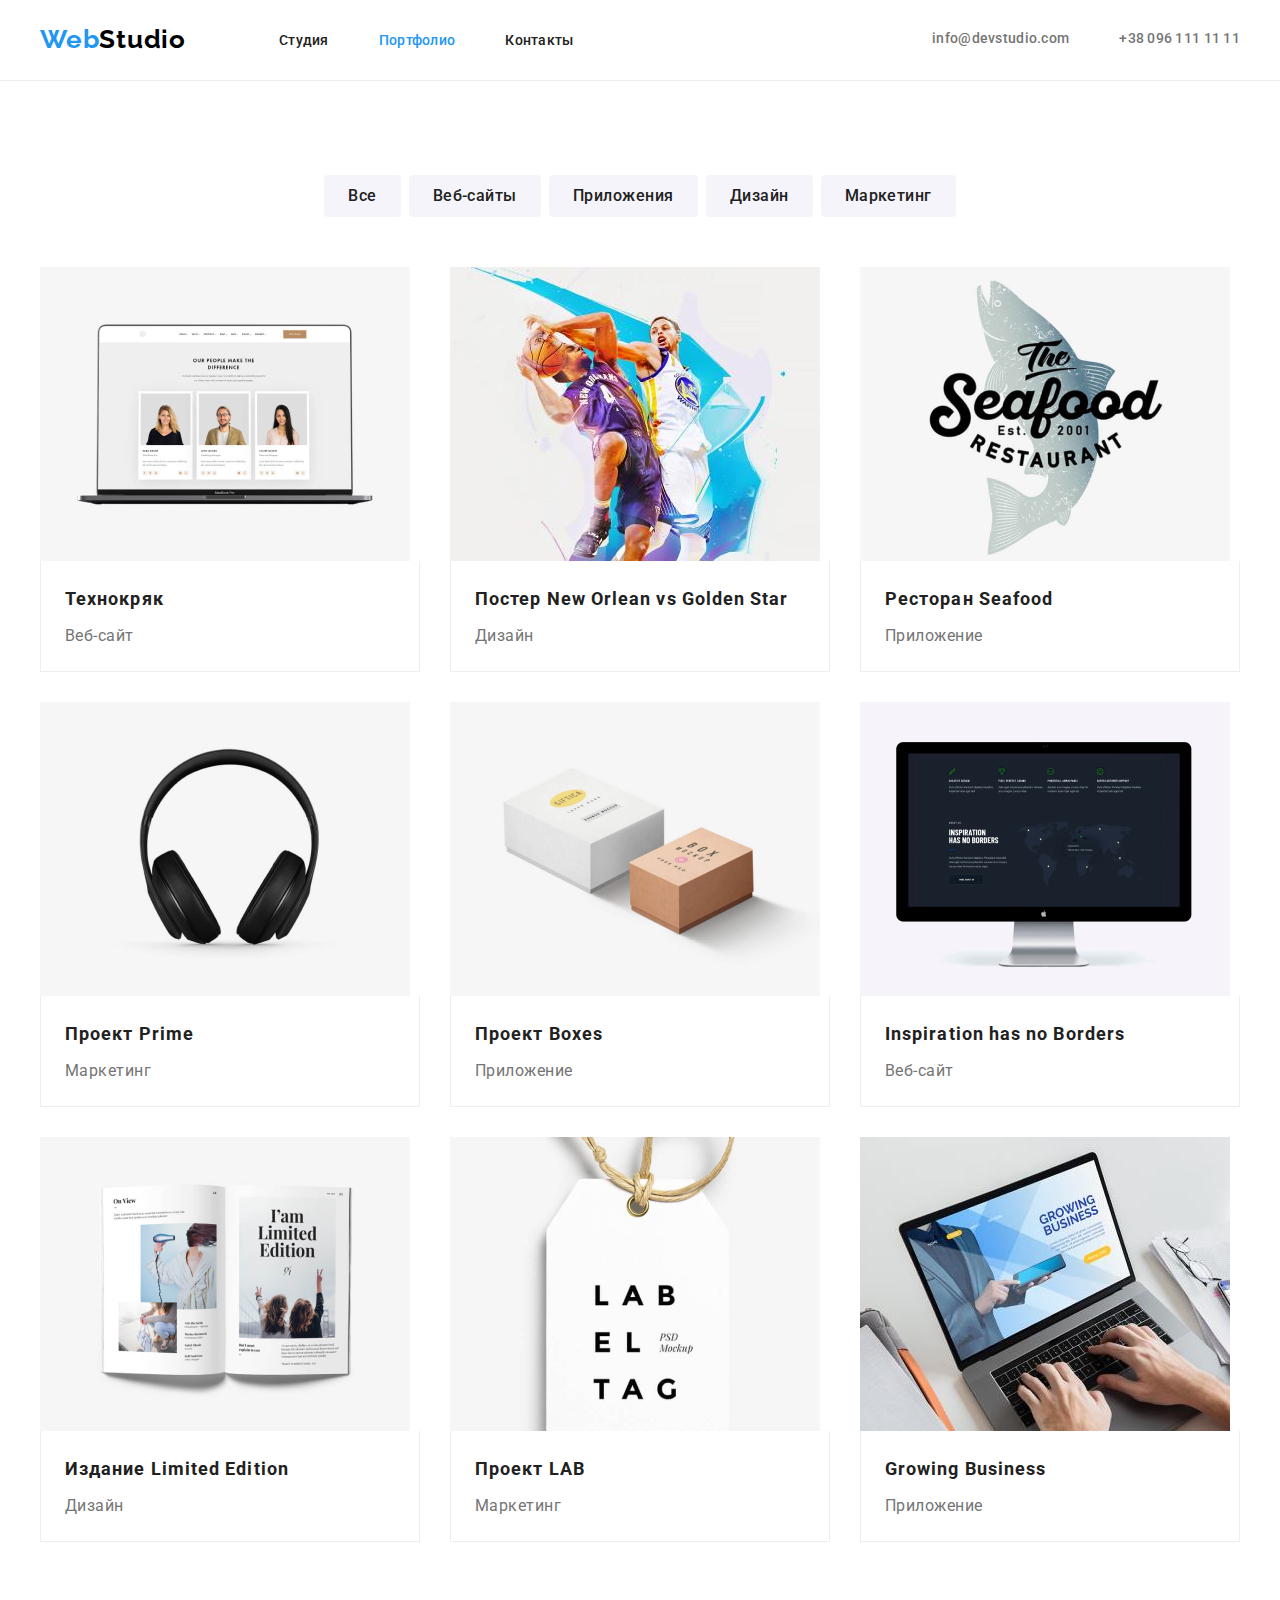
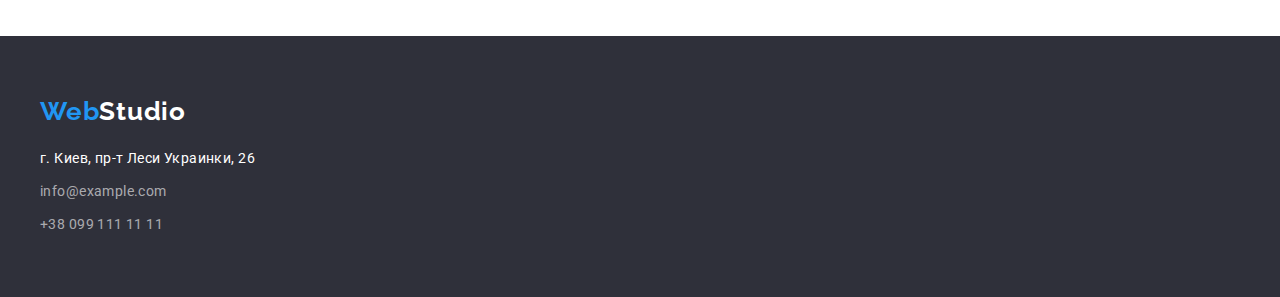
==== portfolio.html @ 591dcec9 "start" ====
<!DOCTYPE html>
<html lang="ru">
  <head>
    <meta charset="UTF-8" />
    <meta http-equiv="X-UA-Compatible" content="IE=edge" />
    <meta
      name="viewport"
      content="width=device-width, initial-scale=1.0"
    />
    <title>ДЗ-2: Вебстудия</title>
    <link
      href="https://fonts.googleapis.com/css2?family=Raleway:wght@700&family=Roboto:wght@400;500;700;900&display=swap"
      rel="stylesheet"
    />
    <link
      rel="stylesheet"
      href="https://cdnjs.cloudflare.com/ajax/libs/modern-normalize/1.1.0/modern-normalize.min.css"
      integrity="sha512-wpPYUAdjBVSE4KJnH1VR1HeZfpl1ub8YT/NKx4PuQ5NmX2tKuGu6U/JRp5y+Y8XG2tV+wKQpNHVUX03MfMFn9Q=="
      crossorigin="anonymous"
      referrerpolicy="no-referrer"
    />
    <link rel="stylesheet" href="./styles/styles.css" />
  </head>
  <body>
    <header class="header">
      <div class="container">
        <nav class="header-nav">
          <a href="./index.html" class="logo link"
            ><span class="logo-accent">Web</span>Studio</a
          >
          <ul class="header-nav-list list">
            <li class="header-nav-item">
              <a
                href="./index.html"
                class="header-link link"
                >Студия</a
              >
            </li>
            <li class="header-nav-item">
              <a
                href="./portfolio.html"
                class="header-link current-page link"
                >Портфолио</a
              >
            </li>
            <li class="header-nav-item">
              <a href="" class="header-link link"
                >Контакты</a
              >
            </li>
          </ul>
        </nav>
        <ul class="header-contacts list">
          <li class="header-contacts-item">
            <a
              href="mailto:info@devstudio.com"
              class="contacts-link link"
              >info@devstudio.com</a
            >
          </li>
          <li class="header-contacts-item">
            <a
              href="tel:+380961111111"
              class="contacts-link link"
              >+38 096 111 11 11</a
            >
          </li>
        </ul>
      </div>
    </header>
    <main>
      <section class="gallery-section section">
        <div class="container">
          <h1 class="portfolio-header hidden">
            Наше портфолио
          </h1>
          <ul class="filter list">
            <li class="filter-btn-item">
              <button type="button" class="filter-btn">
                Все
              </button>
            </li>
            <li class="filter-btn-item">
              <button type="button" class="filter-btn">
                Веб-сайты
              </button>
            </li>
            <li class="filter-btn-item">
              <button type="button" class="filter-btn">
                Приложения
              </button>
            </li>
            <li class="filter-btn-item">
              <button type="button" class="filter-btn">
                Дизайн
              </button>
            </li>
            <li class="filter-btn-item">
              <button type="button" class="filter-btn">
                Маркетинг
              </button>
            </li>
          </ul>
          <ul class="gallery-list list">
            <li class="gallery-item">
              <a href="" class="gallery-img link">
                <img
                  src="./images/portfolio/portfolio-crack.jpg"
                  alt="Ноут с проектом"
                />
                <div class="gallery-text">
                  <h2 class="card-name">Технокряк</h2>
                  <p class="card-filter">Веб-сайт</p>
                </div>
              </a>
            </li>
            <li class="gallery-item">
              <a href="" class="gallery-img link">
                <img
                  src="./images/portfolio/portfolio-basket.jpg"
                  alt="Постер New Orlean vs Golden Star"
                />
                <div class="gallery-text">
                  <h2 class="card-name">
                    Постер New Orlean vs Golden Star
                  </h2>
                  <p class="card-filter">Дизайн</p>
                </div>
              </a>
            </li>
            <li class="gallery-item">
              <a href="" class="gallery-img link">
                <img
                  src="./images/portfolio/portfolio-seafood.jpg"
                  alt="лого ресторана с лососем"
                />
                <div class="gallery-text">
                  <h2 class="card-name">
                    Ресторан Seafood
                  </h2>
                  <p class="card-filter">Приложение</p>
                </div>
              </a>
            </li>
            <li class="gallery-item">
              <a href="" class="gallery-img link">
                <img
                  src="./images/portfolio/portfolio-headphones.jpg"
                  alt="большие наушники"
                />
                <div class="gallery-text">
                  <h2 class="card-name">Проект Prime</h2>
                  <p class="card-filter">Маркетинг</p>
                </div>
              </a>
            </li>
            <li class="gallery-item">
              <a href="" class="gallery-img link">
                <img
                  src="./images/portfolio/portfolio-boxes.jpg"
                  alt="стильные коробки"
                />
                <div class="gallery-text">
                  <h2 class="card-name">Проект Boxes</h2>
                  <p class="card-filter">Приложение</p>
                </div>
              </a>
            </li>
            <li class="gallery-item">
              <a href="" class="gallery-img link">
                <img
                  src="./images/portfolio/portfolio-inspiration.jpg"
                  alt="монитор с картой мира"
                />
                <div class="gallery-text">
                  <h2 class="card-name">
                    Inspiration has no Borders
                  </h2>
                  <p class="card-filter">Веб-сайт</p>
                </div>
              </a>
            </li>
            <li class="gallery-item">
              <a href="" class="gallery-img link">
                <img
                  src="./images/portfolio/portfolio-limedit.jpg"
                  alt="книжка limited edition"
                />
                <div class="gallery-text">
                  <h2 class="card-name">
                    Издание Limited Edition
                  </h2>
                  <p class="card-filter">Дизайн</p>
                </div>
              </a>
            </li>
            <li class="gallery-item">
              <a href="" class="gallery-img link">
                <img
                  src="./images/portfolio/portfolio-tag.jpg"
                  alt="огромная бирка"
                />
                <div class="gallery-text">
                  <h2 class="card-name">Проект LAB</h2>
                  <p class="card-filter">Маркетинг</p>
                </div>
              </a>
            </li>
            <li class="gallery-item">
              <a href="" class="gallery-img link">
                <img
                  src="./images/portfolio/portfolio-grow.jpg"
                  alt="рабочий ноутбук"
                />
                <div class="gallery-text">
                  <h2 class="card-name">
                    Growing Business
                  </h2>
                  <p class="card-filter">Приложение</p>
                </div>
              </a>
            </li>
          </ul>
        </div>
      </section>
    </main>
    <footer class="footer">
      <div class="container">
        <a href="./index.html" class="logo logo-alt link"
          ><span class="logo-accent">Web</span>Studio</a
        >
        <address class="footer-address">
          <ul class="list">
            <li class="address-street address-item">
              <a
                href="https://goo.gl/maps/F9pcSYnHc2C2oxdA9"
                target="_blank"
                class="footer-link link"
                >г. Киев, пр-т Леси Украинки, 26</a
              >
            </li>
            <li class="address-item">
              <a
                href="mailto:info@example.com"
                class="footer-link link"
                >info@example.com</a
              >
            </li>
            <li class="address-item">
              <a
                href="tel:+380991111111"
                class="footer-link link"
                >+38 099 111 11 11</a
              >
            </li>
          </ul>
        </address>
      </div>
    </footer>
  </body>
</html>
---- styles/styles.css ----
:root {
  --text-color-main: #212121;
  --text-color-secondary: #757575;
  --text-colot-accent: #2196f3;
  --text-color-alt: #fff;
  --logo-color: #000;
  --bgc-color-main: #e5e5e5;
  --bgc-color-secondary: #f5f4fa;
  --btn-color-focus: #188ce8;
  --text-color-footer: #2f303a;
}

body {
  font-family: "Roboto", sans-serif;
  color: var(--text-color-secondary);
}

.list {
  list-style: none;
  margin: 0;
}

.link {
  text-decoration: none;
}

/* Hiding class, making content visible only to screen readers but not visually */
.hidden {
  clip: rect(0 0 0 0);
  clip-path: inset(50%);
  height: 1px;
  overflow: hidden;
  position: absolute;
  white-space: nowrap;
  width: 1px;
}

/* agent Styles reset */
body,
h1,
h2,
h3,
ul,
ol,
p {
  margin: 0;
  padding: 0;
}

/* універсальний контейнер для всіх блоків */
.container {
  width: 1200px;
  margin: 0 auto;
  padding-left: 15px;
  padding-right: 15px;
  /* outline: 1px solid tomato; */
}

.section {
  padding-bottom: 94px;
}
/* ========================HEADER====================== */
.header {
  background-color: var(--text-color-alt);
  padding-top: 24px;
  padding-bottom: 25px;
  border-bottom: 1px solid #ececec;
}

.header-nav {
  display: flex;
  align-items: center;
}

.header-nav-list {
  display: flex;
  align-items: center;
}

.header-nav-item:not(:last-child) {
  margin-right: 50px;
}

.logo {
  color: var(--logo-color);
  font-family: "Raleway", sans-serif;
  font-weight: 700;
  font-size: 26px;
  line-height: 1.19;
  letter-spacing: 0.03em;
  margin-right: 93px;
}
.logo-accent {
  color: var(--text-colot-accent);
}

.header-link,
.header-contacts {
  color: var(--text-color-main);
  font-weight: 500;
  font-size: 14px;
  line-height: 1.14;
  letter-spacing: 0.02em;
}

.header-contacts {
  display: flex;
  margin-left: auto;
  align-items: center;
}

.header-link:focus,
.contacts-link:focus,
.header-link:hover,
.contacts-link:hover {
  color: var(--text-colot-accent);
  cursor: pointer;
}

.current-page {
  color: var(--text-colot-accent);
}
.contacts-link {
  color: var(--text-color-secondary);
}

.header-contacts-item:not(:last-child) {
  margin-right: 50px;
}

.header .container {
  display: flex;
  align-items: center;
}

/* ========================FOOTER====================== */

.footer {
  background-color: var(--text-color-footer);
  padding-top: 60px;
  padding-bottom: 60px;
}

.logo-alt {
  display: inline-block;
  color: var(--text-color-alt);
  margin-bottom: 20px;
  margin-right: 0;
}

.address-street > .footer-link {
  color: var(--text-color-alt);
}

.footer-link {
  font-style: normal;
  font-size: 14px;
  line-height: 1.71;
  letter-spacing: 0.03em;
  color: rgba(255, 255, 255, 0.6);
}

.footer-link:hover,
.footer-link:focus {
  color: var(--text-colot-accent);
  cursor: pointer;
}

.address-item:not(:last-child) {
  margin-bottom: 9px;
}

/* ========================/// STUDIO ///====================== */

/* ========================MAIN====================== */

/* ========================HERO====================== */

.hero {
  background-color: #2f303a;
  text-align: center;
  padding-top: 202px;
  padding-bottom: 198px;
}
/* змінну кольору не ставлю, так як явно у Героя буде інший контент */

.hero-title {
  margin-right: auto;
  margin-left: auto;
  margin-bottom: 30px;
  max-width: 696px;

  color: var(--text-color-alt);
  font-weight: 900;
  font-size: 44px;
  line-height: 1.36;
  letter-spacing: 0.06em;
  text-transform: uppercase;
}

.hero-btn {
  margin-right: auto;
  margin-left: auto;
  min-width: 200px;
  min-height: 50px;

  font-weight: 700;
  color: var(--text-color-alt);
  background-color: var(--text-colot-accent);
  cursor: pointer;
  padding: 10px 32px;
  border-radius: 4px;
  box-shadow: 0px 4px 4px rgba(0, 0, 0, 0.15);
  border-color: var(--text-colot-accent);
}

.hero-btn:focus,
.hero-btn:hover {
  background-color: var(--btn-color-focus);
}

/* ========================PREFERENCES====================== */
.preferences {
  padding-top: 96px;
}

.preferences-list {
  display: flex;
}

.preferences-item:not(:last-child) {
  margin-right: 30px;
}

.preferences-header {
  min-width: 270px;
  min-height: 16px;

  color: var(--text-color-main);
  font-size: 14px;
  line-height: 1.14;
  letter-spacing: 0.03em;
  text-transform: uppercase;
  margin-bottom: 10px;
}
.preferences-text {
  min-width: 270px;
  min-height: 75px;

  font-size: 14px;
  line-height: 1.71;
  letter-spacing: 0.03em;
}

/* ========================На каких устройствах мы работаем====================== */

.whatdowedo-header,
.our-team-header {
  color: var(--text-color-main);
  font-size: 36px;
  line-height: 1.17;
  text-align: center;
  letter-spacing: 0.03em;
  margin-bottom: 50px;
}

.whatdowedo-list {
  display: flex;
}

.whatdowedo-item:not(last-child) {
  margin-right: 30px;
}

.whatdowedo-item > img {
  display: block;
}
/* ========================our-team====================== */

.our-team {
  background-color: var(--bgc-color-secondary);
  padding-top: 94px;
}

.our-team-list {
  display: flex;
}

.our-team-item:not(:last-child) {
  margin-right: 30px;
}

.our-team-item {
  background-color: var(--text-color-alt);
  max-width: 270px;
  border-radius: 0px 0px 4px 4px;
  box-shadow: 0px 1px 3px rgba(0, 0, 0, 0.12),
    0px 1px 1px rgba(0, 0, 0, 0.14),
    0px 2px 1px rgba(0, 0, 0, 0.2);
}

.our-team-item > img {
  display: block;
}

.our-team-name {
  color: var(--text-color-main);
  font-weight: 500;
  font-size: 16px;
  line-height: 1.19;
  text-align: center;
  letter-spacing: 0.03em;
  margin-bottom: 10px;
}

.our-team-position {
  font-size: 16px;
  line-height: 1.19;
  text-align: center;
  letter-spacing: 0.03em;
}

.team-name-info {
  padding-top: 30px;
  padding-bottom: 30px;
}

/* ========================/// PORTFOLIO ///====================== */
.gallery-section {
  padding-top: 94px;
}

/* ======================== fiter buttons ====================== */

.filter {
  display: flex;
  margin-bottom: 50px;
  justify-content: center;
}

.filter-btn {
  padding: 6px 22px;
  border-radius: 4px;
  border-color: transparent;

  color: var(--text-color-main);
  background-color: var(--bgc-color-secondary);
  font-family: inherit;
  font-weight: 500;
  font-size: 16px;
  line-height: 1.62;
  text-align: center;
  letter-spacing: 0.03em;
  cursor: pointer;
}

.filter-btn-item:not(:last-child) {
  margin-right: 8px;
}

.filter-btn:hover,
.filter-btn:focus {
  color: var(--text-color-alt);
  background-color: var(--text-colot-accent);
}

/* ======================== Gallery ====================== */

.gallery-list {
  display: flex;
  flex-wrap: wrap;
  /* margin: -15px; */
  margin-right: -30px;
  margin-bottom: -30px;
}

.gallery-item {
  flex-basis: calc(100% / 3 - 30px);
  /* margin: 15px; */
  margin-right: 30px;
  margin-bottom: 30px;
}

/* .gallery-item:not(:nth-child(3n)) {
  margin-right: 30px;
}

.gallery-item:not(:nth-last-child(-n + 3)) {
  margin-bottom: 30px;
} */

.gallery-img > img {
  display: block;
}

.gallery-text {
  padding: 20px 24px;
  border-left: 1px solid #eeeeee;
  border-right: 1px solid #eeeeee;
  border-bottom: 1px solid #eeeeee;
}

.card-name {
  margin-bottom: 4px;

  color: var(--text-color-main);
  font-size: 18px;
  line-height: 2;
  letter-spacing: 0.06em;
}

.card-filter {
  color: var(--text-color-secondary);
  font-size: 16px;
  line-height: 1.88;
  letter-spacing: 0.03em;
}
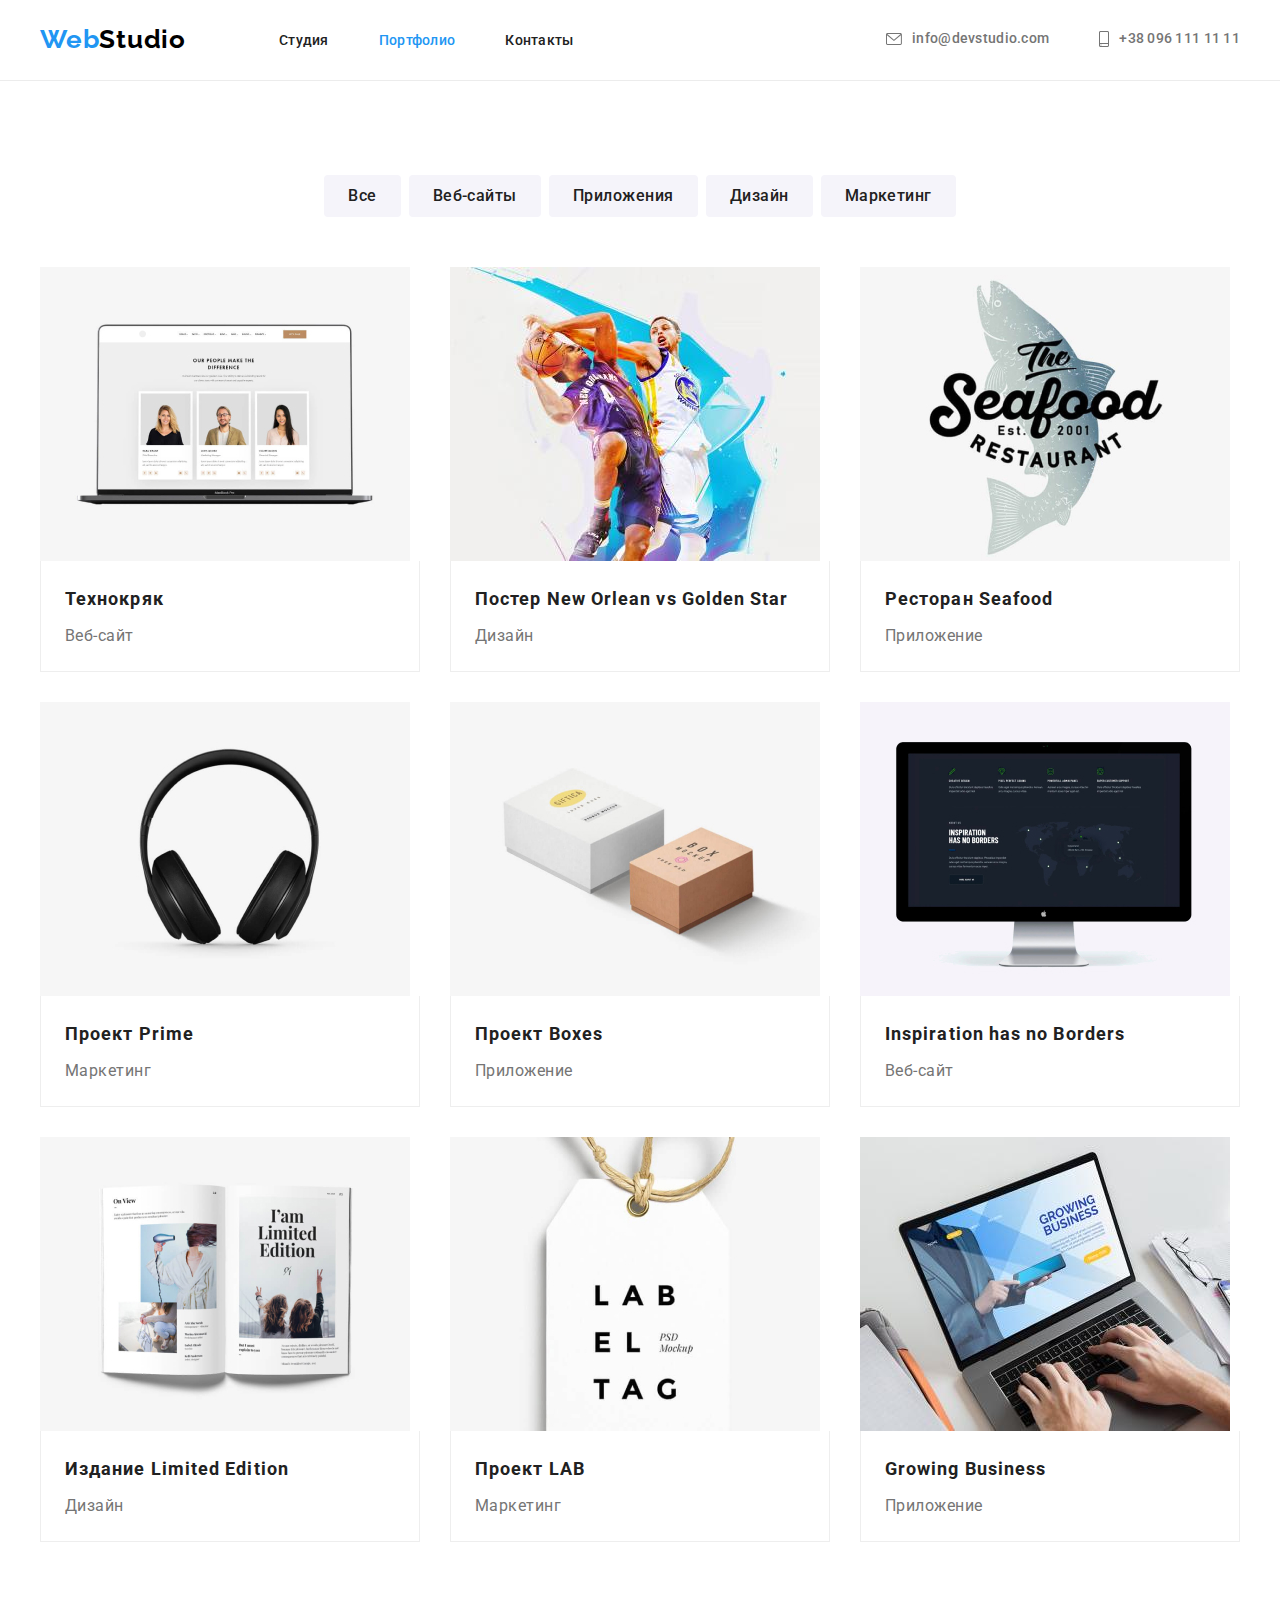
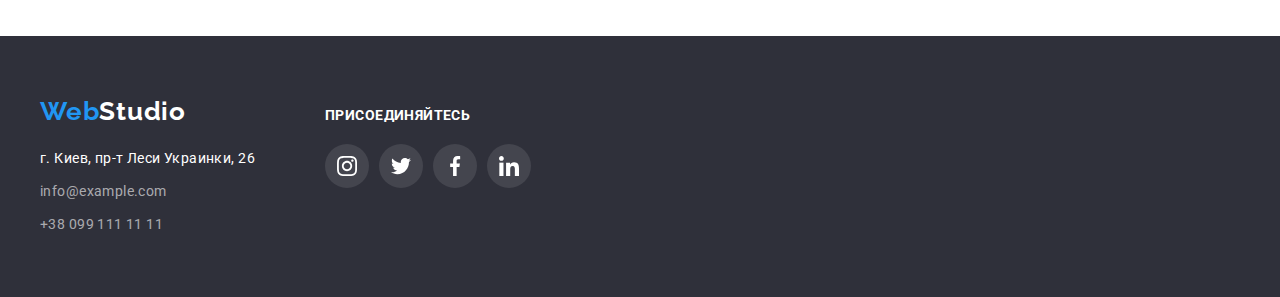
==== commit 5791fcfd: "чекнув ТЗ, портфоліо зроблено" ====
--- a/portfolio.html
+++ b/portfolio.html
@@ -52,6 +52,16 @@
         </nav>
         <ul class="header-contacts list">
           <li class="header-contacts-item">
+            <svg
+              class="icon-envelope"
+              width="16"
+              height="12"
+            >
+              <use
+                href="./images/icon/icons.svg#icon-envelope"
+                class="envelope-item"
+              ></use>
+            </svg>
             <a
               href="mailto:info@devstudio.com"
               class="contacts-link link"
@@ -59,6 +69,16 @@
             >
           </li>
           <li class="header-contacts-item">
+            <svg
+              class="icon-smartphone"
+              width="10"
+              height="16"
+            >
+              <use
+                href="./images/icon/icons.svg#icon-smartphone"
+                class="envelope-item"
+              ></use>
+            </svg>
             <a
               href="tel:+380961111111"
               class="contacts-link link"
@@ -226,35 +246,98 @@
     </main>
     <footer class="footer">
       <div class="container">
-        <a href="./index.html" class="logo logo-alt link"
-          ><span class="logo-accent">Web</span>Studio</a
-        >
-        <address class="footer-address">
-          <ul class="list">
-            <li class="address-street address-item">
-              <a
-                href="https://goo.gl/maps/F9pcSYnHc2C2oxdA9"
-                target="_blank"
-                class="footer-link link"
-                >г. Киев, пр-т Леси Украинки, 26</a
-              >
-            </li>
-            <li class="address-item">
-              <a
-                href="mailto:info@example.com"
-                class="footer-link link"
-                >info@example.com</a
-              >
-            </li>
-            <li class="address-item">
-              <a
-                href="tel:+380991111111"
-                class="footer-link link"
-                >+38 099 111 11 11</a
-              >
-            </li>
-          </ul>
-        </address>
+        <div class="footer-content">
+          <div class="footer-logo-address">
+            <a
+              href="./index.html"
+              class="logo logo-alt link"
+              ><span class="logo-accent">Web</span>Studio</a
+            >
+            <address class="footer-address">
+              <ul class="list">
+                <li class="address-street address-item">
+                  <a
+                    href="https://goo.gl/maps/F9pcSYnHc2C2oxdA9"
+                    target="_blank"
+                    class="footer-link link"
+                    >г. Киев, пр-т Леси Украинки, 26</a
+                  >
+                </li>
+                <li class="address-item">
+                  <a
+                    href="mailto:info@example.com"
+                    class="footer-link link"
+                    >info@example.com</a
+                  >
+                </li>
+                <li class="address-item">
+                  <a
+                    href="tel:+380991111111"
+                    class="footer-link link"
+                    >+38 099 111 11 11</a
+                  >
+                </li>
+              </ul>
+            </address>
+          </div>
+          <div class="footer-social">
+            <p class="soc-join">присоединяйтесь</p>
+            <ul class="soc-list list">
+              <li class="soc-item">
+                <a href="" class="soc-link link">
+                  <svg
+                    width="20"
+                    height="20"
+                    class="soc-icon-footer"
+                  >
+                    <use
+                      href="./images/icon/icons.svg#icon-instagram"
+                    ></use>
+                  </svg>
+                </a>
+              </li>
+              <li class="soc-item">
+                <a href="" class="soc-link">
+                  <svg
+                    width="20"
+                    height="20"
+                    class="soc-icon-footer"
+                  >
+                    <use
+                      href="./images/icon/icons.svg#icon-twitter"
+                    ></use>
+                  </svg>
+                </a>
+              </li>
+              <li class="soc-item">
+                <a href="" class="soc-link">
+                  <svg
+                    width="20"
+                    height="20"
+                    class="soc-icon-footer"
+                  >
+                    <use
+                      href="./images/icon/icons.svg#icon-facebook"
+                    ></use>
+                  </svg>
+                </a>
+              </li>
+              <li class="soc-item">
+                <a href="" class="soc-link">
+                  <svg
+                    width="20"
+                    height="20"
+                    class="soc-icon-footer"
+                  >
+                    <use
+                      href="./images/icon/icons.svg#icon-linkedin"
+                    ></use>
+                  </svg>
+                </a>
+              </li>
+            </ul>
+          </div>
+        </div>
       </div>
     </footer>
   </body>
--- a/styles/styles.css
+++ b/styles/styles.css
@@ -7,7 +7,10 @@
   --bgc-color-main: #e5e5e5;
   --bgc-color-secondary: #f5f4fa;
   --btn-color-focus: #188ce8;
+  --btn-color-social-focus: #2196f3;
   --text-color-footer: #2f303a;
+  --icon-fill: #afb1b8;
+  --icon-company-fill: #afb1b8;
 }
 
 body {
@@ -121,16 +124,35 @@
   color: var(--text-colot-accent);
 }
 .contacts-link {
-  color: var(--text-color-secondary);
+  color: inherit;
 }
 
 .header-contacts-item:not(:last-child) {
   margin-right: 50px;
 }
 
+/* щоб не робити ще один div зробив флексом цей контейнер, щоб вирівняти по висоті весь вміст футера */
 .header .container {
   display: flex;
   align-items: center;
+}
+
+.header-contacts-item {
+  display: flex;
+  align-items: center;
+
+  color: var(--text-color-secondary);
+}
+
+.header-contacts-item:hover,
+.header-contacts-item:focus {
+  color: var(--text-colot-accent);
+}
+
+.icon-smartphone,
+.icon-envelope {
+  margin-right: 10px;
+  fill: currentColor;
 }
 
 /* ========================FOOTER====================== */
@@ -170,6 +192,45 @@
   margin-bottom: 9px;
 }
 
+.soc-join {
+  margin-bottom: 20px;
+
+  color: var(--text-color-alt);
+  font-weight: 700;
+  font-size: 14px;
+  line-height: 1.14;
+  letter-spacing: 0.03em;
+  text-transform: uppercase;
+}
+
+.footer-logo-address {
+  margin-right: 70px;
+}
+
+.footer-content {
+  display: flex;
+  justify-content: flex-start;
+  align-items: center;
+}
+
+.soc-link {
+  background-color: rgba(255, 255, 255, 0.1);
+  margin-right: 10px;
+}
+
+.footer-social {
+  align-self: flex-start;
+  margin-top: 12px;
+}
+
+.soc-icon-footer {
+  fill: var(--text-color-alt);
+}
+
+.soc-link:nth-child(4) {
+  margin-right: 0;
+}
+
 /* ========================/// STUDIO ///====================== */
 
 /* ========================MAIN====================== */
@@ -177,12 +238,22 @@
 /* ========================HERO====================== */
 
 .hero {
-  background-color: #2f303a;
+  max-width: 1600px;
+  margin: 0 auto;
+  background-color: #c4c4c4;
   text-align: center;
   padding-top: 202px;
   padding-bottom: 198px;
-}
-/* змінну кольору не ставлю, так як явно у Героя буде інший контент */
+
+  background-image: linear-gradient(
+      rgba(47, 48, 58, 0.4),
+      rgba(47, 48, 58, 0.4)
+    ),
+    url(../images/studio/bgr-office.jpg);
+  background-repeat: no-repeat;
+  background-position: center;
+  background-size: cover;
+}
 
 .hero-title {
   margin-right: auto;
@@ -209,6 +280,7 @@
   background-color: var(--text-colot-accent);
   cursor: pointer;
   padding: 10px 32px;
+  border: none;
   border-radius: 4px;
   box-shadow: 0px 4px 4px rgba(0, 0, 0, 0.15);
   border-color: var(--text-colot-accent);
@@ -252,10 +324,28 @@
   letter-spacing: 0.03em;
 }
 
-/* ========================На каких устройствах мы работаем====================== */
-
-.whatdowedo-header,
-.our-team-header {
+/* .preferences-header:nth-child(1)::before {
+  content: '';
+  display: block;
+  height: 120px;
+  background-color: var(--bgc-color-secondary);
+  margin-bottom: 30px;
+} */
+
+.icon-pref {
+  width: 270px;
+  height: 120px;
+  background-color: var(--bgc-color-secondary);
+
+  display: flex;
+  justify-content: center;
+  align-items: center;
+  margin-bottom: 30px;
+}
+
+/* ========================ЧЕМ МЫ ЗАНИМАЕМСЯ====================== */
+
+.general-header {
   color: var(--text-color-main);
   font-size: 36px;
   line-height: 1.17;
@@ -268,7 +358,7 @@
   display: flex;
 }
 
-.whatdowedo-item:not(last-child) {
+.whatdowedo-item:not(:last-child) {
   margin-right: 30px;
 }
 
@@ -318,11 +408,76 @@
   line-height: 1.19;
   text-align: center;
   letter-spacing: 0.03em;
+  margin-bottom: 16px;
 }
 
 .team-name-info {
-  padding-top: 30px;
-  padding-bottom: 30px;
+  padding: 30px 32px;
+}
+
+.soc-list {
+  display: flex;
+  justify-content: space-between;
+}
+
+.soc-link {
+  display: flex;
+  justify-content: center;
+  align-items: center;
+  width: 44px;
+  height: 44px;
+  border-radius: 50%;
+}
+
+.soc-link:hover,
+.soc-link:focus {
+  background-color: var(--btn-color-social-focus);
+}
+
+.soc-icon {
+  fill: var(--icon-fill);
+}
+
+.soc-link:hover .soc-icon {
+  fill: var(--text-color-alt);
+}
+
+/* ======================== НАШИ КЛИЕНТЫ ====================== */
+.our-clients {
+  padding-top: 94px;
+}
+.client-list {
+  margin-top: 50px;
+  display: flex;
+}
+
+.client-item {
+  display: flex;
+  justify-content: center;
+  align-items: center;
+  margin-right: 30px;
+
+  width: 170px;
+  height: 92px;
+  border: 1px solid rgba(175, 177, 184, 1);
+  border-radius: 4px;
+}
+
+.client-item:hover {
+  border: 1px solid var(--btn-color-social-focus);
+  cursor: pointer;
+}
+
+.client-item:hover .client-icon {
+  fill: var(--btn-color-social-focus);
+}
+
+.client-item:nth-child(6) {
+  margin-right: 0;
+}
+
+.client-icon {
+  fill: var(--icon-company-fill);
 }
 
 /* ========================/// PORTFOLIO ///====================== */
@@ -354,6 +509,13 @@
   cursor: pointer;
 }
 
+.filter-btn:hover,
+.filter-btn:focus {
+  box-shadow: 0px 3px 1px rgba(0, 0, 0, 0.1),
+    0px 1px 2px rgba(0, 0, 0, 0.08),
+    0px 2px 2px rgba(0, 0, 0, 0.12);
+}
+
 .filter-btn-item:not(:last-child) {
   margin-right: 8px;
 }
@@ -381,6 +543,13 @@
   margin-bottom: 30px;
 }
 
+.gallery-item:hover,
+.gallery-item:focus {
+  box-shadow: 0px 1px 1px rgba(0, 0, 0, 0.12),
+    0px 4px 4px rgba(0, 0, 0, 0.06),
+    1px 4px 6px rgba(0, 0, 0, 0.16);
+}
+
 /* .gallery-item:not(:nth-child(3n)) {
   margin-right: 30px;
 }
